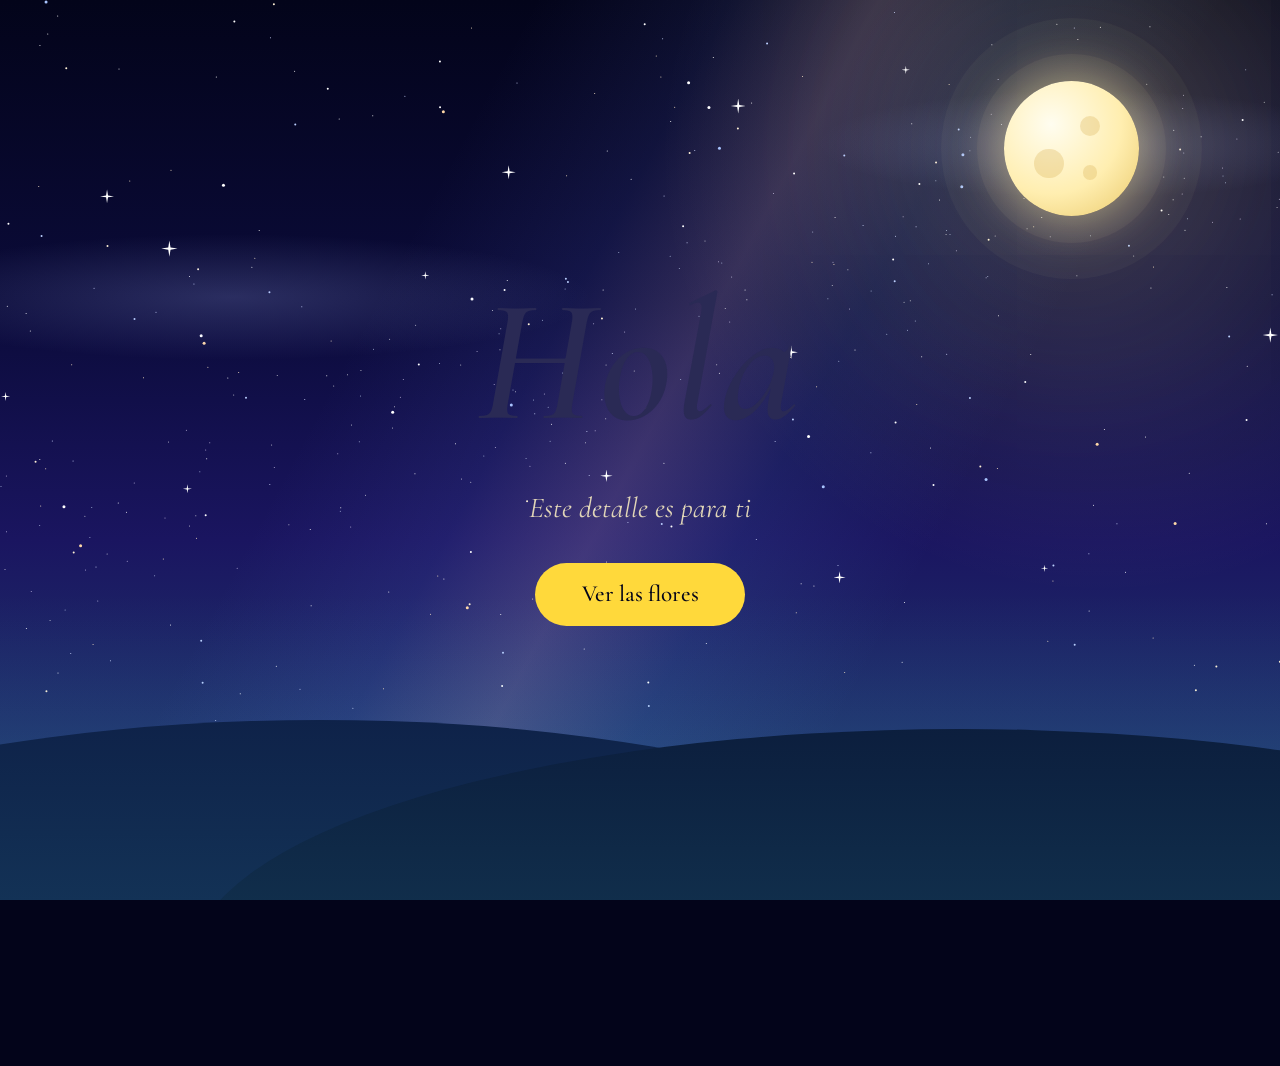
==== index.html @ 62ff346d "Flores para ti: campo de flores de noche con letra sincronizada" ====
<!DOCTYPE html>
<html lang="es">
<head>
<meta charset="UTF-8">
<meta name="viewport" content="width=device-width, initial-scale=1.0">
<title>Flores para ti</title>
<link rel="icon" href="img/flowers.png">
<link rel="stylesheet" href="https://fonts.googleapis.com/css2?family=Cormorant+Garamond:ital,wght@0,500;1,500;1,600&family=Dancing+Script:wght@700&display=swap">
<link rel="stylesheet" href="css/main.css">
<link rel="stylesheet" href="css/noche.css">
</head>
<body>
  <div class="cielo">
    <div class="via"></div>
    <div class="estrellas estrellas--1"></div>
    <div class="estrellas estrellas--2"></div>
    <div class="estrellas estrellas--3"></div>
    <div class="estrellas estrellas--via"></div>
    <div class="nube nube--1"></div>
    <div class="nube nube--2"></div>
    <div class="luna"><i></i><i></i><i></i></div>
    <div class="fugaz fugaz--1"></div>
    <div class="fugaz fugaz--2"></div>
    <div class="fugaz fugaz--3"></div>
    <div class="cerro cerro--1"></div>
    <div class="cerro cerro--2"></div>
    <div class="bruma"></div>
  </div>
  <div id="particulas"></div>

  <main id="jardin" class="quieto">
    <div class="flowers">
      <div class="flower flower--1">
        <div class="flower__leafs flower__leafs--1">
          <div class="flower__leaf flower__leaf--1"></div>
          <div class="flower__leaf flower__leaf--2"></div>
          <div class="flower__leaf flower__leaf--3"></div>
          <div class="flower__leaf flower__leaf--4"></div>
          <div class="flower__white-circle"></div>

          <div class="flower__light flower__light--1"></div>
          <div class="flower__light flower__light--2"></div>
          <div class="flower__light flower__light--3"></div>
          <div class="flower__light flower__light--4"></div>
          <div class="flower__light flower__light--5"></div>
          <div class="flower__light flower__light--6"></div>
          <div class="flower__light flower__light--7"></div>
          <div class="flower__light flower__light--8"></div>
        </div>
        <div class="flower__line">
          <div class="flower__line__leaf flower__line__leaf--1"></div>
          <div class="flower__line__leaf flower__line__leaf--2"></div>
          <div class="flower__line__leaf flower__line__leaf--3"></div>
          <div class="flower__line__leaf flower__line__leaf--4"></div>
          <div class="flower__line__leaf flower__line__leaf--5"></div>
          <div class="flower__line__leaf flower__line__leaf--6"></div>
        </div>
      </div>

      <div class="flower flower--2">
        <div class="flower__leafs flower__leafs--2">
          <div class="flower__leaf flower__leaf--1"></div>
          <div class="flower__leaf flower__leaf--2"></div>
          <div class="flower__leaf flower__leaf--3"></div>
          <div class="flower__leaf flower__leaf--4"></div>
          <div class="flower__white-circle"></div>

          <div class="flower__light flower__light--1"></div>
          <div class="flower__light flower__light--2"></div>
          <div class="flower__light flower__light--3"></div>
          <div class="flower__light flower__light--4"></div>
          <div class="flower__light flower__light--5"></div>
          <div class="flower__light flower__light--6"></div>
          <div class="flower__light flower__light--7"></div>
          <div class="flower__light flower__light--8"></div>
        </div>
        <div class="flower__line">
          <div class="flower__line__leaf flower__line__leaf--1"></div>
          <div class="flower__line__leaf flower__line__leaf--2"></div>
          <div class="flower__line__leaf flower__line__leaf--3"></div>
          <div class="flower__line__leaf flower__line__leaf--4"></div>
        </div>
      </div>

      <div class="flower flower--3">
        <div class="flower__leafs flower__leafs--3">
          <div class="flower__leaf flower__leaf--1"></div>
          <div class="flower__leaf flower__leaf--2"></div>
          <div class="flower__leaf flower__leaf--3"></div>
          <div class="flower__leaf flower__leaf--4"></div>
          <div class="flower__white-circle"></div>

          <div class="flower__light flower__light--1"></div>
          <div class="flower__light flower__light--2"></div>
          <div class="flower__light flower__light--3"></div>
          <div class="flower__light flower__light--4"></div>
          <div class="flower__light flower__light--5"></div>
          <div class="flower__light flower__light--6"></div>
          <div class="flower__light flower__light--7"></div>
          <div class="flower__light flower__light--8"></div>
        </div>
        <div class="flower__line">
          <div class="flower__line__leaf flower__line__leaf--1"></div>
          <div class="flower__line__leaf flower__line__leaf--2"></div>
          <div class="flower__line__leaf flower__line__leaf--3"></div>
          <div class="flower__line__leaf flower__line__leaf--4"></div>
        </div>
      </div>

      <div class="grow-ans" style="--d: 1.2s">
        <div class="flower__g-long">
          <div class="flower__g-long__top"></div>
          <div class="flower__g-long__bottom"></div>
        </div>
      </div>

      <div class="growing-grass">
        <div class="flower__grass flower__grass--1">
          <div class="flower__grass--top"></div>
          <div class="flower__grass--bottom"></div>
          <div class="flower__grass__leaf flower__grass__leaf--1"></div>
          <div class="flower__grass__leaf flower__grass__leaf--2"></div>
          <div class="flower__grass__leaf flower__grass__leaf--3"></div>
          <div class="flower__grass__leaf flower__grass__leaf--4"></div>
          <div class="flower__grass__leaf flower__grass__leaf--5"></div>
          <div class="flower__grass__leaf flower__grass__leaf--6"></div>
          <div class="flower__grass__leaf flower__grass__leaf--7"></div>
          <div class="flower__grass__leaf flower__grass__leaf--8"></div>
          <div class="flower__grass__overlay"></div>
        </div>
      </div>

      <div class="growing-grass">
        <div class="flower__grass flower__grass--2">
          <div class="flower__grass--top"></div>
          <div class="flower__grass--bottom"></div>
          <div class="flower__grass__leaf flower__grass__leaf--1"></div>
          <div class="flower__grass__leaf flower__grass__leaf--2"></div>
          <div class="flower__grass__leaf flower__grass__leaf--3"></div>
          <div class="flower__grass__leaf flower__grass__leaf--4"></div>
          <div class="flower__grass__leaf flower__grass__leaf--5"></div>
          <div class="flower__grass__leaf flower__grass__leaf--6"></div>
          <div class="flower__grass__leaf flower__grass__leaf--7"></div>
          <div class="flower__grass__leaf flower__grass__leaf--8"></div>
          <div class="flower__grass__overlay"></div>
        </div>
      </div>

      <div class="grow-ans" style="--d: 2.4s">
        <div class="flower__g-right flower__g-right--1">
          <div class="leaf"></div>
        </div>
      </div>

      <div class="grow-ans" style="--d: 2.8s">
        <div class="flower__g-right flower__g-right--2">
          <div class="leaf"></div>
        </div>
      </div>

      <div class="grow-ans" style="--d: 2.8s">
        <div class="flower__g-front">
          <div
            class="flower__g-front__leaf-wrapper flower__g-front__leaf-wrapper--1"
          >
            <div class="flower__g-front__leaf"></div>
          </div>
          <div
            class="flower__g-front__leaf-wrapper flower__g-front__leaf-wrapper--2"
          >
            <div class="flower__g-front__leaf"></div>
          </div>
          <div
            class="flower__g-front__leaf-wrapper flower__g-front__leaf-wrapper--3"
          >
            <div class="flower__g-front__leaf"></div>
          </div>
          <div
            class="flower__g-front__leaf-wrapper flower__g-front__leaf-wrapper--4"
          >
            <div class="flower__g-front__leaf"></div>
          </div>
          <div
            class="flower__g-front__leaf-wrapper flower__g-front__leaf-wrapper--5"
          >
            <div class="flower__g-front__leaf"></div>
          </div>
          <div
            class="flower__g-front__leaf-wrapper flower__g-front__leaf-wrapper--6"
          >
            <div class="flower__g-front__leaf"></div>
          </div>
          <div
            class="flower__g-front__leaf-wrapper flower__g-front__leaf-wrapper--7"
          >
            <div class="flower__g-front__leaf"></div>
          </div>
          <div
            class="flower__g-front__leaf-wrapper flower__g-front__leaf-wrapper--8"
          >
            <div class="flower__g-front__leaf"></div>
          </div>
          <div class="flower__g-front__line"></div>
        </div>
      </div>

      <div class="grow-ans" style="--d: 3.2s">
        <div class="flower__g-fr">
          <div class="leaf"></div>
          <div class="flower__g-fr__leaf flower__g-fr__leaf--1"></div>
          <div class="flower__g-fr__leaf flower__g-fr__leaf--2"></div>
          <div class="flower__g-fr__leaf flower__g-fr__leaf--3"></div>
          <div class="flower__g-fr__leaf flower__g-fr__leaf--4"></div>
          <div class="flower__g-fr__leaf flower__g-fr__leaf--5"></div>
          <div class="flower__g-fr__leaf flower__g-fr__leaf--6"></div>
          <div class="flower__g-fr__leaf flower__g-fr__leaf--7"></div>
          <div class="flower__g-fr__leaf flower__g-fr__leaf--8"></div>
        </div>
      </div>

      <div class="long-g long-g--0">
        <div class="grow-ans" style="--d: 3s">
          <div class="leaf leaf--0"></div>
        </div>
        <div class="grow-ans" style="--d: 2.2s">
          <div class="leaf leaf--1"></div>
        </div>
        <div class="grow-ans" style="--d: 3.4s">
          <div class="leaf leaf--2"></div>
        </div>
        <div class="grow-ans" style="--d: 3.6s">
          <div class="leaf leaf--3"></div>
        </div>
      </div>

      <div class="long-g long-g--1">
        <div class="grow-ans" style="--d: 3.6s">
          <div class="leaf leaf--0"></div>
        </div>
        <div class="grow-ans" style="--d: 3.8s">
          <div class="leaf leaf--1"></div>
        </div>
        <div class="grow-ans" style="--d: 4s">
          <div class="leaf leaf--2"></div>
        </div>
        <div class="grow-ans" style="--d: 4.2s">
          <div class="leaf leaf--3"></div>
        </div>
      </div>

      <div class="long-g long-g--2">
        <div class="grow-ans" style="--d: 4s">
          <div class="leaf leaf--0"></div>
        </div>
        <div class="grow-ans" style="--d: 4.2s">
          <div class="leaf leaf--1"></div>
        </div>
        <div class="grow-ans" style="--d: 4.4s">
          <div class="leaf leaf--2"></div>
        </div>
        <div class="grow-ans" style="--d: 4.6s">
          <div class="leaf leaf--3"></div>
        </div>
      </div>

      <div class="long-g long-g--3">
        <div class="grow-ans" style="--d: 4s">
          <div class="leaf leaf--0"></div>
        </div>
        <div class="grow-ans" style="--d: 4.2s">
          <div class="leaf leaf--1"></div>
        </div>
        <div class="grow-ans" style="--d: 3s">
          <div class="leaf leaf--2"></div>
        </div>
        <div class="grow-ans" style="--d: 3.6s">
          <div class="leaf leaf--3"></div>
        </div>
      </div>

      <div class="long-g long-g--4">
        <div class="grow-ans" style="--d: 4s">
          <div class="leaf leaf--0"></div>
        </div>
        <div class="grow-ans" style="--d: 4.2s">
          <div class="leaf leaf--1"></div>
        </div>
        <div class="grow-ans" style="--d: 3s">
          <div class="leaf leaf--2"></div>
        </div>
        <div class="grow-ans" style="--d: 3.6s">
          <div class="leaf leaf--3"></div>
        </div>
      </div>

      <div class="long-g long-g--5">
        <div class="grow-ans" style="--d: 4s">
          <div class="leaf leaf--0"></div>
        </div>
        <div class="grow-ans" style="--d: 4.2s">
          <div class="leaf leaf--1"></div>
        </div>
        <div class="grow-ans" style="--d: 3s">
          <div class="leaf leaf--2"></div>
        </div>
        <div class="grow-ans" style="--d: 3.6s">
          <div class="leaf leaf--3"></div>
        </div>
      </div>

      <div class="long-g long-g--6">
        <div class="grow-ans" style="--d: 4.2s">
          <div class="leaf leaf--0"></div>
        </div>
        <div class="grow-ans" style="--d: 4.4s">
          <div class="leaf leaf--1"></div>
        </div>
        <div class="grow-ans" style="--d: 4.6s">
          <div class="leaf leaf--2"></div>
        </div>
        <div class="grow-ans" style="--d: 4.8s">
          <div class="leaf leaf--3"></div>
        </div>
      </div>

      <div class="long-g long-g--7">
        <div class="grow-ans" style="--d: 3s">
          <div class="leaf leaf--0"></div>
        </div>
        <div class="grow-ans" style="--d: 3.2s">
          <div class="leaf leaf--1"></div>
        </div>
        <div class="grow-ans" style="--d: 3.5s">
          <div class="leaf leaf--2"></div>
        </div>
        <div class="grow-ans" style="--d: 3.6s">
          <div class="leaf leaf--3"></div>
        </div>
      </div>
    </div>
  </main>

  <p id="dedicatoria">Estas flores amarillas son un reflejo de la alegría que traes a mi vida. Gracias por iluminar mis días con tu presencia.</p>
  <p id="letra" aria-live="polite"></p>

  <section id="portada">
    <h1><span style="--i:0">H</span><span style="--i:1">o</span><span style="--i:2">l</span><span style="--i:3">a</span></h1>
    <p>Este detalle es para ti</p>
    <button id="abrir">Ver las flores</button>
  </section>

  <div id="controles">
    <button id="pantalla" hidden>Pantalla completa</button>
    <button id="sonido" hidden>Silenciar</button>
  </div>
  <audio id="cancion" src="sound/timo-quiero-saber.mp3" preload="auto"></audio>

  <script src="flores.js"></script>
  <script src="anim.js"></script>
  <script src="main.js"></script>
</body>
</html>
---- css/main.css ----
*,
*::after,
*::before {
  padding: 0;
  margin: 0;
  box-sizing: border-box;
}

:root {
  --dark-color: #000;
}

body {
  display: flex;
  align-items: flex-end;
  justify-content: center;
  min-height: 100vh;
  background-color: var(--dark-color);
  overflow: hidden;
  perspective: 1000px;
}

#lyrics {
  font-size: 28px;
  font-family: "Franklin Gothic Medium", "Arial Narrow", Arial, sans-serif;
  color: white;
  position: absolute;
  margin-bottom: 20%;
  z-index: 1;
  font-weight: bold;
  letter-spacing: 4px;
}
@media only screen and (max-width: 600px) {
  /* Estilos específicos para dispositivos con un ancho máximo de 600px */
  #lyrics {
      font-size: 14px; /* Reduce el tamaño del texto para dispositivos más pequeños */
      margin-bottom: 530px;
      letter-spacing: 3px;
  }

}
.titulo {
  margin-bottom: 180px;
  font-family: "Arial Narrow", Arial, sans-serif;
  color: yellow;
  position: absolute;
  font-weight: bold;
  letter-spacing: 10px;
  opacity: 0;
  animation: fadeIn 3s ease-in-out forwards;
  text-align: center;
}
@keyframes fadeIn {
  from {
    opacity: 0;
  }
  to {
    opacity: 1;
  }
}

.night {
  z-index: -1;
  position: absolute;
  left: 50%;
  top: 0;
  transform: translateX(-50%);
  width: 100%;
  height: 100%;
  filter: blur(0.1vmin);
  background-image: radial-gradient(
      ellipse at top,
      transparent 0%,
      var(--dark-color)
    ),
    radial-gradient(
      ellipse at bottom,
      var(--dark-color),
      rgba(145, 233, 255, 0.2)
    ),
    repeating-linear-gradient(
      220deg,
      rgb(0, 0, 0) 0px,
      rgb(0, 0, 0) 19px,
      transparent 19px,
      transparent 22px
    ),
    repeating-linear-gradient(
      189deg,
      rgb(0, 0, 0) 0px,
      rgb(0, 0, 0) 19px,
      transparent 19px,
      transparent 22px
    ),
    repeating-linear-gradient(
      148deg,
      rgb(0, 0, 0) 0px,
      rgb(0, 0, 0) 19px,
      transparent 19px,
      transparent 22px
    ),
    linear-gradient(90deg, rgb(0, 255, 250), rgb(240, 240, 240));
}

.flowers {
  position: relative;
  transform: scale(0.9);
  /*margin-bottom: 100px;
  */
}

@media only screen and (max-width: 600px) {
  /* Estilos específicos para dispositivos con un ancho máximo de 600px */
.flowers {
      font-size: 14px;
      margin-bottom: 35%;
      letter-spacing: 3px;
      transform: scale(1.0);
}

}

.flower {
  position: absolute;
  bottom: 10vmin;
  transform-origin: bottom center;
  z-index: 10;
  --fl-speed: 0.8s;
}
.flower--1 {
  -webkit-animation: moving-flower-1 4s linear infinite;
  animation: moving-flower-1 4s linear infinite;
}
.flower--1 .flower__line {
  height: 70vmin;
  -webkit-animation-delay: 0.3s;
  animation-delay: 0.3s;
}
.flower--1 .flower__line__leaf--1 {
  -webkit-animation: blooming-leaf-right var(--fl-speed) 1.6s backwards;
  animation: blooming-leaf-right var(--fl-speed) 1.6s backwards;
}
.flower--1 .flower__line__leaf--2 {
  -webkit-animation: blooming-leaf-right var(--fl-speed) 1.4s backwards;
  animation: blooming-leaf-right var(--fl-speed) 1.4s backwards;
}
.flower--1 .flower__line__leaf--3 {
  -webkit-animation: blooming-leaf-left var(--fl-speed) 1.2s backwards;
  animation: blooming-leaf-left var(--fl-speed) 1.2s backwards;
}
.flower--1 .flower__line__leaf--4 {
  -webkit-animation: blooming-leaf-left var(--fl-speed) 1s backwards;
  animation: blooming-leaf-left var(--fl-speed) 1s backwards;
}
.flower--1 .flower__line__leaf--5 {
  -webkit-animation: blooming-leaf-right var(--fl-speed) 1.8s backwards;
  animation: blooming-leaf-right var(--fl-speed) 1.8s backwards;
}
.flower--1 .flower__line__leaf--6 {
  -webkit-animation: blooming-leaf-left var(--fl-speed) 2s backwards;
  animation: blooming-leaf-left var(--fl-speed) 2s backwards;
}
.flower--2 {
  left: 50%;
  transform: rotate(20deg);
  -webkit-animation: moving-flower-2 4s linear infinite;
  animation: moving-flower-2 4s linear infinite;
}
.flower--2 .flower__line {
  height: 60vmin;
  -webkit-animation-delay: 0.6s;
  animation-delay: 0.6s;
}
.flower--2 .flower__line__leaf--1 {
  -webkit-animation: blooming-leaf-right var(--fl-speed) 1.9s backwards;
  animation: blooming-leaf-right var(--fl-speed) 1.9s backwards;
}
.flower--2 .flower__line__leaf--2 {
  -webkit-animation: blooming-leaf-right var(--fl-speed) 1.7s backwards;
  animation: blooming-leaf-right var(--fl-speed) 1.7s backwards;
}
.flower--2 .flower__line__leaf--3 {
  -webkit-animation: blooming-leaf-left var(--fl-speed) 1.5s backwards;
  animation: blooming-leaf-left var(--fl-speed) 1.5s backwards;
}
.flower--2 .flower__line__leaf--4 {
  -webkit-animation: blooming-leaf-left var(--fl-speed) 1.3s backwards;
  animation: blooming-leaf-left var(--fl-speed) 1.3s backwards;
}
.flower--3 {
  left: 50%;
  transform: rotate(-15deg);
  -webkit-animation: moving-flower-3 4s linear infinite;
  animation: moving-flower-3 4s linear infinite;
}
.flower--3 .flower__line {
  -webkit-animation-delay: 0.9s;
  animation-delay: 0.9s;
}
.flower--3 .flower__line__leaf--1 {
  -webkit-animation: blooming-leaf-right var(--fl-speed) 2.5s backwards;
  animation: blooming-leaf-right var(--fl-speed) 2.5s backwards;
}
.flower--3 .flower__line__leaf--2 {
  -webkit-animation: blooming-leaf-right var(--fl-speed) 2.3s backwards;
  animation: blooming-leaf-right var(--fl-speed) 2.3s backwards;
}
.flower--3 .flower__line__leaf--3 {
  -webkit-animation: blooming-leaf-left var(--fl-speed) 2.1s backwards;
  animation: blooming-leaf-left var(--fl-speed) 2.1s backwards;
}
.flower--3 .flower__line__leaf--4 {
  -webkit-animation: blooming-leaf-left var(--fl-speed) 1.9s backwards;
  animation: blooming-leaf-left var(--fl-speed) 1.9s backwards;
}
.flower__leafs {
  position: relative;
  -webkit-animation: blooming-flower 2s backwards;
  animation: blooming-flower 2s backwards;
}
.flower__leafs--1 {
  -webkit-animation-delay: 1.1s;
  animation-delay: 1.1s;
}
.flower__leafs--2 {
  -webkit-animation-delay: 1.4s;
  animation-delay: 1.4s;
}
.flower__leafs--3 {
  -webkit-animation-delay: 1.7s;
  animation-delay: 1.7s;
}
.flower__leafs::after {
  content: "";
  position: absolute;
  left: 0;
  top: 0;
  transform: translate(-50%, -100%);
  width: 8vmin;
  height: 8vmin;
  background-color: #f9fd25;
  /* background-color: #fd2525; */
  filter: blur(10vmin);
}
.flower__leaf {
  position: absolute;
  bottom: 0;
  left: 50%;
  width: 8vmin;
  height: 11vmin;
  border-radius: 51% 49% 47% 53%/44% 45% 55% 69%;
  background-color: #253bfd;
  background-color: #fddd25;
  transform-origin: bottom center;
  opacity: 0.9;
  box-shadow: inset 0 0 2vmin rgba(255, 255, 255, 0.5);
}
.flower__leaf--1 {
  transform: translate(-10%, 1%) rotateY(40deg) rotateX(-50deg);
}
.flower__leaf--2 {
  transform: translate(-50%, -4%) rotateX(40deg);
}
.flower__leaf--3 {
  transform: translate(-90%, 0%) rotateY(45deg) rotateX(50deg);
}
.flower__leaf--4 {
  width: 8vmin;
  height: 8vmin;
  transform-origin: bottom left;
  border-radius: 4vmin 10vmin 4vmin 4vmin;
  transform: translate(0%, 18%) rotateX(70deg) rotate(-43deg);
  background-color: #7c6901;
  z-index: 1;
  opacity: 0.8;
}
.flower__white-circle {
  position: absolute;
  left: -3.5vmin;
  top: -3vmin;
  width: 9vmin;
  height: 4vmin;
  border-radius: 50%;
  background-color: #fff;
}
.flower__white-circle::after {
  content: "";
  position: absolute;
  left: 50%;
  top: 45%;
  transform: translate(-50%, -50%);
  width: 60%;
  height: 60%;
  border-radius: inherit;
  background-image: repeating-linear-gradient(
      135deg,
      rgba(0, 0, 0, 0.03) 0px,
      rgba(0, 0, 0, 0.03) 1px,
      transparent 1px,
      transparent 12px
    ),
    repeating-linear-gradient(
      45deg,
      rgba(0, 0, 0, 0.03) 0px,
      rgba(0, 0, 0, 0.03) 1px,
      transparent 1px,
      transparent 12px
    ),
    repeating-linear-gradient(
      67.5deg,
      rgba(0, 0, 0, 0.03) 0px,
      rgba(0, 0, 0, 0.03) 1px,
      transparent 1px,
      transparent 12px
    ),
    repeating-linear-gradient(
      135deg,
      rgba(0, 0, 0, 0.03) 0px,
      rgba(0, 0, 0, 0.03) 1px,
      transparent 1px,
      transparent 12px
    ),
    repeating-linear-gradient(
      45deg,
      rgba(0, 0, 0, 0.03) 0px,
      rgba(0, 0, 0, 0.03) 1px,
      transparent 1px,
      transparent 12px
    ),
    repeating-linear-gradient(
      112.5deg,
      rgba(0, 0, 0, 0.03) 0px,
      rgba(0, 0, 0, 0.03) 1px,
      transparent 1px,
      transparent 12px
    ),
    repeating-linear-gradient(
      112.5deg,
      rgba(0, 0, 0, 0.03) 0px,
      rgba(0, 0, 0, 0.03) 1px,
      transparent 1px,
      transparent 12px
    ),
    repeating-linear-gradient(
      45deg,
      rgba(0, 0, 0, 0.03) 0px,
      rgba(0, 0, 0, 0.03) 1px,
      transparent 1px,
      transparent 12px
    ),
    repeating-linear-gradient(
      22.5deg,
      rgba(0, 0, 0, 0.03) 0px,
      rgba(0, 0, 0, 0.03) 1px,
      transparent 1px,
      transparent 12px
    ),
    repeating-linear-gradient(
      45deg,
      rgba(0, 0, 0, 0.03) 0px,
      rgba(0, 0, 0, 0.03) 1px,
      transparent 1px,
      transparent 12px
    ),
    repeating-linear-gradient(
      22.5deg,
      rgba(0, 0, 0, 0.03) 0px,
      rgba(0, 0, 0, 0.03) 1px,
      transparent 1px,
      transparent 12px
    ),
    repeating-linear-gradient(
      135deg,
      rgba(0, 0, 0, 0.03) 0px,
      rgba(0, 0, 0, 0.03) 1px,
      transparent 1px,
      transparent 12px
    ),
    repeating-linear-gradient(
      157.5deg,
      rgba(0, 0, 0, 0.03) 0px,
      rgba(0, 0, 0, 0.03) 1px,
      transparent 1px,
      transparent 12px
    ),
    repeating-linear-gradient(
      67.5deg,
      rgba(0, 0, 0, 0.03) 0px,
      rgba(0, 0, 0, 0.03) 1px,
      transparent 1px,
      transparent 12px
    ),
    repeating-linear-gradient(
      67.5deg,
      rgba(0, 0, 0, 0.03) 0px,
      rgba(0, 0, 0, 0.03) 1px,
      transparent 1px,
      transparent 12px
    ),
    linear-gradient(90deg, rgb(255, 235, 18), rgb(255, 206, 0));
}
.flower__line {
  height: 55vmin;
  width: 1.5vmin;
  background-image: linear-gradient(
      to left,
      rgba(0, 0, 0, 0.2),
      transparent,
      rgba(255, 255, 255, 0.2)
    ),
    linear-gradient(to top, transparent 10%, #14757a, #39c6d6);
  box-shadow: inset 0 0 2px rgba(0, 0, 0, 0.5);
  -webkit-animation: grow-flower-tree 4s backwards;
  animation: grow-flower-tree 4s backwards;
}
.flower__line__leaf {
  --w: 7vmin;
  --h: calc(var(--w) + 2vmin);
  position: absolute;
  top: 20%;
  left: 90%;
  width: var(--w);
  height: var(--h);
  border-top-right-radius: var(--h);
  border-bottom-left-radius: var(--h);
  background-image: linear-gradient(to top, rgba(20, 117, 122, 0.4), #5ed639);
}
.flower__line__leaf--1 {
  transform: rotate(70deg) rotateY(30deg);
}
.flower__line__leaf--2 {
  top: 45%;
  transform: rotate(70deg) rotateY(30deg);
}
.flower__line__leaf--3,
.flower__line__leaf--4,
.flower__line__leaf--6 {
  border-top-right-radius: 0;
  border-bottom-left-radius: 0;
  border-top-left-radius: var(--h);
  border-bottom-right-radius: var(--h);
  left: -460%;
  top: 12%;
  transform: rotate(-70deg) rotateY(30deg);
}
.flower__line__leaf--4 {
  top: 40%;
}
.flower__line__leaf--5 {
  top: 0;
  transform-origin: left;
  transform: rotate(70deg) rotateY(30deg) scale(0.6);
}
.flower__line__leaf--6 {
  top: -2%;
  left: -450%;
  transform-origin: right;
  transform: rotate(-70deg) rotateY(30deg) scale(0.6);
}
.flower__light {
  position: absolute;
  bottom: 0vmin;
  width: 1vmin;
  height: 1vmin;
  background-color: rgb(255, 251, 0);
  border-radius: 50%;
  filter: blur(0.2vmin);
  -webkit-animation: light-ans 4s linear infinite backwards;
  animation: light-ans 4s linear infinite backwards;
}
.flower__light:nth-child(odd) {
  background-color: #23f0ff;
}
.flower__light--1 {
  left: -2vmin;
  -webkit-animation-delay: 1s;
  animation-delay: 1s;
}
.flower__light--2 {
  left: 3vmin;
  -webkit-animation-delay: 0.5s;
  animation-delay: 0.5s;
}
.flower__light--3 {
  left: -6vmin;
  -webkit-animation-delay: 0.3s;
  animation-delay: 0.3s;
}
.flower__light--4 {
  left: 6vmin;
  -webkit-animation-delay: 0.9s;
  animation-delay: 0.9s;
}
.flower__light--5 {
  left: -1vmin;
  -webkit-animation-delay: 1.5s;
  animation-delay: 1.5s;
}
.flower__light--6 {
  left: -4vmin;
  -webkit-animation-delay: 3s;
  animation-delay: 3s;
}
.flower__light--7 {
  left: 3vmin;
  -webkit-animation-delay: 2s;
  animation-delay: 2s;
}
.flower__light--8 {
  left: -6vmin;
  -webkit-animation-delay: 3.5s;
  animation-delay: 3.5s;
}
.flower__grass {
  --c: #159faa;
  --line-w: 1.5vmin;
  position: absolute;
  bottom: 12vmin;
  left: -7vmin;
  display: flex;
  flex-direction: column;
  align-items: flex-end;
  z-index: 20;
  transform-origin: bottom center;
  transform: rotate(-48deg) rotateY(40deg);
}
.flower__grass--1 {
  -webkit-animation: moving-grass 2s linear infinite;
  animation: moving-grass 2s linear infinite;
}
.flower__grass--2 {
  left: 2vmin;
  bottom: 10vmin;
  transform: scale(0.5) rotate(75deg) rotateX(10deg) rotateY(-200deg);
  opacity: 0.8;
  z-index: 0;
  -webkit-animation: moving-grass--2 1.5s linear infinite;
  animation: moving-grass--2 1.5s linear infinite;
}
.flower__grass--top {
  width: 7vmin;
  height: 10vmin;
  border-top-right-radius: 100%;
  border-right: var(--line-w) solid var(--c);
  transform-origin: bottom center;
  transform: rotate(-2deg);
}
.flower__grass--bottom {
  margin-top: -2px;
  width: var(--line-w);
  height: 25vmin;
  background-image: linear-gradient(to top, transparent, var(--c));
}
.flower__grass__leaf {
  --size: 10vmin;
  position: absolute;
  width: calc(var(--size) * 2.1);
  height: var(--size);
  border-top-left-radius: var(--size);
  border-top-right-radius: var(--size);
  background-image: linear-gradient(
    to top,
    transparent,
    transparent 30%,
    var(--c)
  );
  z-index: 100;
}
.flower__grass__leaf--1 {
  top: -6%;
  left: 30%;
  --size: 6vmin;
  transform: rotate(-20deg);
  -webkit-animation: growing-grass-ans--1 2s 2.6s backwards;
  animation: growing-grass-ans--1 2s 2.6s backwards;
}
@-webkit-keyframes growing-grass-ans--1 {
  0% {
    transform-origin: bottom left;
    transform: rotate(-20deg) scale(0);
  }
}
@keyframes growing-grass-ans--1 {
  0% {
    transform-origin: bottom left;
    transform: rotate(-20deg) scale(0);
  }
}
.flower__grass__leaf--2 {
  top: -5%;
  left: -110%;
  --size: 6vmin;
  transform: rotate(10deg);
  -webkit-animation: growing-grass-ans--2 2s 2.4s linear backwards;
  animation: growing-grass-ans--2 2s 2.4s linear backwards;
}
@-webkit-keyframes growing-grass-ans--2 {
  0% {
    transform-origin: bottom right;
    transform: rotate(10deg) scale(0);
  }
}
@keyframes growing-grass-ans--2 {
  0% {
    transform-origin: bottom right;
    transform: rotate(10deg) scale(0);
  }
}
.flower__grass__leaf--3 {
  top: 5%;
  left: 60%;
  --size: 8vmin;
  transform: rotate(-18deg) rotateX(-20deg);
  -webkit-animation: growing-grass-ans--3 2s 2.2s linear backwards;
  animation: growing-grass-ans--3 2s 2.2s linear backwards;
}
@-webkit-keyframes growing-grass-ans--3 {
  0% {
    transform-origin: bottom left;
    transform: rotate(-18deg) rotateX(-20deg) scale(0);
  }
}
@keyframes growing-grass-ans--3 {
  0% {
    transform-origin: bottom left;
    transform: rotate(-18deg) rotateX(-20deg) scale(0);
  }
}
.flower__grass__leaf--4 {
  top: 6%;
  left: -135%;
  --size: 8vmin;
  transform: rotate(2deg);
  -webkit-animation: growing-grass-ans--4 2s 2s linear backwards;
  animation: growing-grass-ans--4 2s 2s linear backwards;
}
@-webkit-keyframes growing-grass-ans--4 {
  0% {
    transform-origin: bottom right;
    transform: rotate(2deg) scale(0);
  }
}
@keyframes growing-grass-ans--4 {
  0% {
    transform-origin: bottom right;
    transform: rotate(2deg) scale(0);
  }
}
.flower__grass__leaf--5 {
  top: 20%;
  left: 60%;
  --size: 10vmin;
  transform: rotate(-24deg) rotateX(-20deg);
  -webkit-animation: growing-grass-ans--5 2s 1.8s linear backwards;
  animation: growing-grass-ans--5 2s 1.8s linear backwards;
}
@-webkit-keyframes growing-grass-ans--5 {
  0% {
    transform-origin: bottom left;
    transform: rotate(-24deg) rotateX(-20deg) scale(0);
  }
}
@keyframes growing-grass-ans--5 {
  0% {
    transform-origin: bottom left;
    transform: rotate(-24deg) rotateX(-20deg) scale(0);
  }
}
.flower__grass__leaf--6 {
  top: 22%;
  left: -180%;
  --size: 10vmin;
  transform: rotate(10deg);
  -webkit-animation: growing-grass-ans--6 2s 1.6s linear backwards;
  animation: growing-grass-ans--6 2s 1.6s linear backwards;
}
@-webkit-keyframes growing-grass-ans--6 {
  0% {
    transform-origin: bottom right;
    transform: rotate(10deg) scale(0);
  }
}
@keyframes growing-grass-ans--6 {
  0% {
    transform-origin: bottom right;
    transform: rotate(10deg) scale(0);
  }
}
.flower__grass__leaf--7 {
  top: 39%;
  left: 70%;
  --size: 10vmin;
  transform: rotate(-10deg);
  -webkit-animation: growing-grass-ans--7 2s 1.4s linear backwards;
  animation: growing-grass-ans--7 2s 1.4s linear backwards;
}
@-webkit-keyframes growing-grass-ans--7 {
  0% {
    transform-origin: bottom left;
    transform: rotate(-10deg) scale(0);
  }
}
@keyframes growing-grass-ans--7 {
  0% {
    transform-origin: bottom left;
    transform: rotate(-10deg) scale(0);
  }
}
.flower__grass__leaf--8 {
  top: 40%;
  left: -215%;
  --size: 11vmin;
  transform: rotate(10deg);
  -webkit-animation: growing-grass-ans--8 2s 1.2s linear backwards;
  animation: growing-grass-ans--8 2s 1.2s linear backwards;
}
@-webkit-keyframes growing-grass-ans--8 {
  0% {
    transform-origin: bottom right;
    transform: rotate(10deg) scale(0);
  }
}
@keyframes growing-grass-ans--8 {
  0% {
    transform-origin: bottom right;
    transform: rotate(10deg) scale(0);
  }
}
.flower__grass__overlay {
  position: absolute;
  top: -10%;
  right: 0%;
  width: 100%;
  height: 100%;
  background-color: rgba(0, 0, 0, 0.6);
  filter: blur(1.5vmin);
  z-index: 100;
}
.flower__g-long {
  --w: 2vmin;
  --h: 6vmin;
  --c: #159faa;
  position: absolute;
  bottom: 10vmin;
  left: -3vmin;
  transform-origin: bottom center;
  transform: rotate(-30deg) rotateY(-20deg);
  display: flex;
  flex-direction: column;
  align-items: flex-end;
  -webkit-animation: flower-g-long-ans 3s linear infinite;
  animation: flower-g-long-ans 3s linear infinite;
}
@-webkit-keyframes flower-g-long-ans {
  0%,
  100% {
    transform: rotate(-30deg) rotateY(-20deg);
  }
  50% {
    transform: rotate(-32deg) rotateY(-20deg);
  }
}
@keyframes flower-g-long-ans {
  0%,
  100% {
    transform: rotate(-30deg) rotateY(-20deg);
  }
  50% {
    transform: rotate(-32deg) rotateY(-20deg);
  }
}
.flower__g-long__top {
  top: calc(var(--h) * -1);
  width: calc(var(--w) + 1vmin);
  height: var(--h);
  border-top-right-radius: 100%;
  border-right: 0.7vmin solid var(--c);
  transform: translate(-0.7vmin, 1vmin);
}
.flower__g-long__bottom {
  width: var(--w);
  height: 50vmin;
  transform-origin: bottom center;
  background-image: linear-gradient(to top, transparent 30%, var(--c));
  box-shadow: inset 0 0 2px rgba(0, 0, 0, 0.5);
  -webkit-clip-path: polygon(35% 0, 65% 1%, 100% 100%, 0% 100%);
  clip-path: polygon(35% 0, 65% 1%, 100% 100%, 0% 100%);
}
.flower__g-right {
  position: absolute;
  bottom: 6vmin;
  left: -2vmin;
  transform-origin: bottom left;
  transform: rotate(20deg);
}
.flower__g-right .leaf {
  width: 30vmin;
  height: 50vmin;
  border-top-left-radius: 100%;
  border-left: 2vmin solid #079097;
  background-image: linear-gradient(
    to bottom,
    transparent,
    var(--dark-color) 60%
  );
  -webkit-mask-image: linear-gradient(to top, transparent 30%, #079097 60%);
}
.flower__g-right--1 {
  -webkit-animation: flower-g-right-ans 2.5s linear infinite;
  animation: flower-g-right-ans 2.5s linear infinite;
}
.flower__g-right--2 {
  left: 5vmin;
  transform: rotateY(-180deg);
  -webkit-animation: flower-g-right-ans--2 3s linear infinite;
  animation: flower-g-right-ans--2 3s linear infinite;
}
.flower__g-right--2 .leaf {
  height: 75vmin;
  filter: blur(0.3vmin);
  opacity: 0.8;
}
@-webkit-keyframes flower-g-right-ans {
  0%,
  100% {
    transform: rotate(20deg);
  }
  50% {
    transform: rotate(24deg) rotateX(-20deg);
  }
}
@keyframes flower-g-right-ans {
  0%,
  100% {
    transform: rotate(20deg);
  }
  50% {
    transform: rotate(24deg) rotateX(-20deg);
  }
}
@-webkit-keyframes flower-g-right-ans--2 {
  0%,
  100% {
    transform: rotateY(-180deg) rotate(0deg) rotateX(-20deg);
  }
  50% {
    transform: rotateY(-180deg) rotate(6deg) rotateX(-20deg);
  }
}
@keyframes flower-g-right-ans--2 {
  0%,
  100% {
    transform: rotateY(-180deg) rotate(0deg) rotateX(-20deg);
  }
  50% {
    transform: rotateY(-180deg) rotate(6deg) rotateX(-20deg);
  }
}
.flower__g-front {
  position: absolute;
  bottom: 6vmin;
  left: 2.5vmin;
  z-index: 100;
  transform-origin: bottom center;
  transform: rotate(-28deg) rotateY(30deg) scale(1.04);
  -webkit-animation: flower__g-front-ans 2s linear infinite;
  animation: flower__g-front-ans 2s linear infinite;
}
@-webkit-keyframes flower__g-front-ans {
  0%,
  100% {
    transform: rotate(-28deg) rotateY(30deg) scale(1.04);
  }
  50% {
    transform: rotate(-35deg) rotateY(40deg) scale(1.04);
  }
}
@keyframes flower__g-front-ans {
  0%,
  100% {
    transform: rotate(-28deg) rotateY(30deg) scale(1.04);
  }
  50% {
    transform: rotate(-35deg) rotateY(40deg) scale(1.04);
  }
}
.flower__g-front__line {
  width: 0.3vmin;
  height: 20vmin;
  background-image: linear-gradient(
    to top,
    transparent,
    #079097,
    transparent 100%
  );
  position: relative;
}
.flower__g-front__leaf-wrapper {
  position: absolute;
  top: 0;
  left: 0;
  transform-origin: bottom left;
  transform: rotate(10deg);
}
.flower__g-front__leaf-wrapper:nth-child(even) {
  left: 0vmin;
  transform: rotateY(-180deg) rotate(5deg);
  -webkit-animation: flower__g-front__leaf-left-ans 1s ease-in backwards;
  animation: flower__g-front__leaf-left-ans 1s ease-in backwards;
}
.flower__g-front__leaf-wrapper:nth-child(odd) {
  -webkit-animation: flower__g-front__leaf-ans 1s ease-in backwards;
  animation: flower__g-front__leaf-ans 1s ease-in backwards;
}
.flower__g-front__leaf-wrapper--1 {
  top: -8vmin;
  transform: scale(0.7);
  -webkit-animation: flower__g-front__leaf-ans 1s 5.5s ease-in backwards !important;
  animation: flower__g-front__leaf-ans 1s 5.5s ease-in backwards !important;
}
.flower__g-front__leaf-wrapper--2 {
  top: -8vmin;
  transform: rotateY(-180deg) scale(0.7) !important;
  -webkit-animation: flower__g-front__leaf-left-ans-2 1s 4.6s ease-in backwards !important;
  animation: flower__g-front__leaf-left-ans-2 1s 4.6s ease-in backwards !important;
}
.flower__g-front__leaf-wrapper--3 {
  top: -3vmin;
  -webkit-animation: flower__g-front__leaf-ans 1s 4.6s ease-in backwards;
  animation: flower__g-front__leaf-ans 1s 4.6s ease-in backwards;
}
.flower__g-front__leaf-wrapper--4 {
  top: -3vmin;
  transform: rotateY(-180deg) scale(0.9) !important;
  -webkit-animation: flower__g-front__leaf-left-ans-2 1s 4.6s ease-in backwards !important;
  animation: flower__g-front__leaf-left-ans-2 1s 4.6s ease-in backwards !important;
}
@-webkit-keyframes flower__g-front__leaf-left-ans-2 {
  0% {
    transform: rotateY(-180deg) scale(0);
  }
}
@keyframes flower__g-front__leaf-left-ans-2 {
  0% {
    transform: rotateY(-180deg) scale(0);
  }
}
.flower__g-front__leaf-wrapper--5,
.flower__g-front__leaf-wrapper--6 {
  top: 2vmin;
}
.flower__g-front__leaf-wrapper--7,
.flower__g-front__leaf-wrapper--8 {
  top: 6.5vmin;
}
.flower__g-front__leaf-wrapper--2 {
  -webkit-animation-delay: 5.2s !important;
  animation-delay: 5.2s !important;
}
.flower__g-front__leaf-wrapper--3 {
  -webkit-animation-delay: 4.9s !important;
  animation-delay: 4.9s !important;
}
.flower__g-front__leaf-wrapper--5 {
  -webkit-animation-delay: 4.3s !important;
  animation-delay: 4.3s !important;
}
.flower__g-front__leaf-wrapper--6 {
  -webkit-animation-delay: 4.1s !important;
  animation-delay: 4.1s !important;
}
.flower__g-front__leaf-wrapper--7 {
  -webkit-animation-delay: 3.8s !important;
  animation-delay: 3.8s !important;
}
.flower__g-front__leaf-wrapper--8 {
  -webkit-animation-delay: 3.5s !important;
  animation-delay: 3.5s !important;
}
@-webkit-keyframes flower__g-front__leaf-ans {
  0% {
    transform: rotate(10deg) scale(0);
  }
}
@keyframes flower__g-front__leaf-ans {
  0% {
    transform: rotate(10deg) scale(0);
  }
}
@-webkit-keyframes flower__g-front__leaf-left-ans {
  0% {
    transform: rotateY(-180deg) rotate(5deg) scale(0);
  }
}
@keyframes flower__g-front__leaf-left-ans {
  0% {
    transform: rotateY(-180deg) rotate(5deg) scale(0);
  }
}
.flower__g-front__leaf {
  width: 10vmin;
  height: 10vmin;
  border-radius: 100% 0% 0% 100%/100% 100% 0% 0%;
  box-shadow: inset 0 2px 1vmin hsla(184deg, 97%, 58%, 0.2);
  background-image: linear-gradient(
      to bottom left,
      transparent,
      var(--dark-color)
    ),
    linear-gradient(to bottom right, #159faa 50%, transparent 50%, transparent);
  -webkit-mask-image: linear-gradient(
    to bottom right,
    #159faa 50%,
    transparent 50%,
    transparent
  );
  mask-image: linear-gradient(
    to bottom right,
    #159faa 50%,
    transparent 50%,
    transparent
  );
}
.flower__g-fr {
  position: absolute;
  bottom: -4vmin;
  left: vmin;
  transform-origin: bottom left;
  z-index: 10;
  -webkit-animation: flower__g-fr-ans 2s linear infinite;
  animation: flower__g-fr-ans 2s linear infinite;
}
@-webkit-keyframes flower__g-fr-ans {
  0%,
  100% {
    transform: rotate(2deg);
  }
  50% {
    transform: rotate(4deg);
  }
}
@keyframes flower__g-fr-ans {
  0%,
  100% {
    transform: rotate(2deg);
  }
  50% {
    transform: rotate(4deg);
  }
}
.flower__g-fr .leaf {
  width: 30vmin;
  height: 50vmin;
  border-top-left-radius: 100%;
  border-left: 2vmin solid #079097;
  -webkit-mask-image: linear-gradient(to top, transparent 25%, #079097 50%);
  position: relative;
  z-index: 1;
}
.flower__g-fr__leaf {
  position: absolute;
  top: 0;
  left: 0;
  width: 10vmin;
  height: 10vmin;
  border-radius: 100% 0% 0% 100%/100% 100% 0% 0%;
  box-shadow: inset 0 2px 1vmin hsla(184deg, 97%, 58%, 0.2);
  background-image: linear-gradient(
      to bottom left,
      transparent,
      var(--dark-color) 98%
    ),
    linear-gradient(to bottom right, #23f0ff 45%, transparent 50%, transparent);
  -webkit-mask-image: linear-gradient(
    135deg,
    #159faa 40%,
    transparent 50%,
    transparent
  );
}
.flower__g-fr__leaf--1 {
  left: 20vmin;
  transform: rotate(45deg);
  -webkit-animation: flower__g-fr-leaft-ans-1 0.5s 5.2s linear backwards;
  animation: flower__g-fr-leaft-ans-1 0.5s 5.2s linear backwards;
}
@-webkit-keyframes flower__g-fr-leaft-ans-1 {
  0% {
    transform-origin: left;
    transform: rotate(45deg) scale(0);
  }
}
@keyframes flower__g-fr-leaft-ans-1 {
  0% {
    transform-origin: left;
    transform: rotate(45deg) scale(0);
  }
}
.flower__g-fr__leaf--2 {
  left: 12vmin;
  top: -7vmin;
  transform: rotate(25deg) rotateY(-180deg);
  -webkit-animation: flower__g-fr-leaft-ans-6 0.5s 5s linear backwards;
  animation: flower__g-fr-leaft-ans-6 0.5s 5s linear backwards;
}
.flower__g-fr__leaf--3 {
  left: 15vmin;
  top: 6vmin;
  transform: rotate(55deg);
  -webkit-animation: flower__g-fr-leaft-ans-5 0.5s 4.8s linear backwards;
  animation: flower__g-fr-leaft-ans-5 0.5s 4.8s linear backwards;
}
.flower__g-fr__leaf--4 {
  left: 6vmin;
  top: -2vmin;
  transform: rotate(25deg) rotateY(-180deg);
  -webkit-animation: flower__g-fr-leaft-ans-6 0.5s 4.6s linear backwards;
  animation: flower__g-fr-leaft-ans-6 0.5s 4.6s linear backwards;
}
.flower__g-fr__leaf--5 {
  left: 10vmin;
  top: 14vmin;
  transform: rotate(55deg);
  -webkit-animation: flower__g-fr-leaft-ans-5 0.5s 4.4s linear backwards;
  animation: flower__g-fr-leaft-ans-5 0.5s 4.4s linear backwards;
}
@-webkit-keyframes flower__g-fr-leaft-ans-5 {
  0% {
    transform-origin: left;
    transform: rotate(55deg) scale(0);
  }
}
@keyframes flower__g-fr-leaft-ans-5 {
  0% {
    transform-origin: left;
    transform: rotate(55deg) scale(0);
  }
}
.flower__g-fr__leaf--6 {
  left: 0vmin;
  top: 6vmin;
  transform: rotate(25deg) rotateY(-180deg);
  -webkit-animation: flower__g-fr-leaft-ans-6 0.5s 4.2s linear backwards;
  animation: flower__g-fr-leaft-ans-6 0.5s 4.2s linear backwards;
}
@-webkit-keyframes flower__g-fr-leaft-ans-6 {
  0% {
    transform-origin: right;
    transform: rotate(25deg) rotateY(-180deg) scale(0);
  }
}
@keyframes flower__g-fr-leaft-ans-6 {
  0% {
    transform-origin: right;
    transform: rotate(25deg) rotateY(-180deg) scale(0);
  }
}
.flower__g-fr__leaf--7 {
  left: 5vmin;
  top: 22vmin;
  transform: rotate(45deg);
  -webkit-animation: flower__g-fr-leaft-ans-7 0.5s 4s linear backwards;
  animation: flower__g-fr-leaft-ans-7 0.5s 4s linear backwards;
}
@-webkit-keyframes flower__g-fr-leaft-ans-7 {
  0% {
    transform-origin: left;
    transform: rotate(45deg) scale(0);
  }
}
@keyframes flower__g-fr-leaft-ans-7 {
  0% {
    transform-origin: left;
    transform: rotate(45deg) scale(0);
  }
}
.flower__g-fr__leaf--8 {
  left: -4vmin;
  top: 15vmin;
  transform: rotate(15deg) rotateY(-180deg);
  -webkit-animation: flower__g-fr-leaft-ans-8 0.5s 3.8s linear backwards;
  animation: flower__g-fr-leaft-ans-8 0.5s 3.8s linear backwards;
}
@-webkit-keyframes flower__g-fr-leaft-ans-8 {
  0% {
    transform-origin: right;
    transform: rotate(15deg) rotateY(-180deg) scale(0);
  }
}
@keyframes flower__g-fr-leaft-ans-8 {
  0% {
    transform-origin: right;
    transform: rotate(15deg) rotateY(-180deg) scale(0);
  }
}

.long-g {
  position: absolute;
  bottom: 25vmin;
  left: -42vmin;
  transform-origin: bottom left;
}
.long-g--1 {
  bottom: 0vmin;
  transform: scale(0.8) rotate(-5deg);
}
.long-g--1 .leaf {
  -webkit-mask-image: linear-gradient(
    to top,
    transparent 40%,
    #079097 80%
  ) !important;
}
.long-g--1 .leaf--1 {
  --w: 5vmin;
  --h: 60vmin;
  left: -2vmin;
  transform: rotate(3deg) rotateY(-180deg);
}
.long-g--2,
.long-g--3 {
  bottom: -3vmin;
  left: -35vmin;
  transform-origin: center;
  transform: scale(0.6) rotateX(60deg);
}
.long-g--2 .leaf,
.long-g--3 .leaf {
  -webkit-mask-image: linear-gradient(
    to top,
    transparent 50%,
    #079097 80%
  ) !important;
}
.long-g--2 .leaf--1,
.long-g--3 .leaf--1 {
  left: -1vmin;
  transform: rotateY(-180deg);
}
.long-g--3 {
  left: -17vmin;
  bottom: 0vmin;
}
.long-g--3 .leaf {
  -webkit-mask-image: linear-gradient(
    to top,
    transparent 40%,
    #079097 80%
  ) !important;
}
.long-g--4 {
  left: 25vmin;
  bottom: -3vmin;
  transform-origin: center;
  transform: scale(0.6) rotateX(60deg);
}
.long-g--4 .leaf {
  -webkit-mask-image: linear-gradient(
    to top,
    transparent 50%,
    #079097 80%
  ) !important;
}
.long-g--5 {
  left: 42vmin;
  bottom: 0vmin;
  transform: scale(0.8) rotate(2deg);
}
.long-g--6 {
  left: 0vmin;
  bottom: -20vmin;
  z-index: 100;
  filter: blur(0.3vmin);
  transform: scale(0.8) rotate(2deg);
}
.long-g--7 {
  left: 35vmin;
  bottom: 20vmin;
  z-index: -1;
  filter: blur(0.3vmin);
  transform: scale(0.6) rotate(2deg);
  opacity: 0.7;
}
.long-g .leaf {
  --w: 15vmin;
  --h: 40vmin;
  --c: #1aaa15;
  position: absolute;
  bottom: 0;
  width: var(--w);
  height: var(--h);
  border-top-left-radius: 100%;
  border-left: 2vmin solid var(--c);
  -webkit-mask-image: linear-gradient(
    to top,
    transparent 20%,
    var(--dark-color)
  );
  transform-origin: bottom center;
}
.long-g .leaf--0 {
  left: 2vmin;
  -webkit-animation: leaf-ans-1 4s linear infinite;
  animation: leaf-ans-1 4s linear infinite;
}
.long-g .leaf--1 {
  --w: 5vmin;
  --h: 60vmin;
  -webkit-animation: leaf-ans-1 4s linear infinite;
  animation: leaf-ans-1 4s linear infinite;
}
.long-g .leaf--2 {
  --w: 10vmin;
  --h: 40vmin;
  left: -0.5vmin;
  bottom: 5vmin;
  transform-origin: bottom left;
  transform: rotateY(-180deg);
  -webkit-animation: leaf-ans-2 3s linear infinite;
  animation: leaf-ans-2 3s linear infinite;
}
.long-g .leaf--3 {
  --w: 5vmin;
  --h: 30vmin;
  left: -1vmin;
  bottom: 3.2vmin;
  transform-origin: bottom left;
  transform: rotate(-10deg) rotateY(-180deg);
  -webkit-animation: leaf-ans-3 3s linear infinite;
  animation: leaf-ans-3 3s linear infinite;
}

@-webkit-keyframes leaf-ans-1 {
  0%,
  100% {
    transform: rotate(-5deg) scale(1);
  }
  50% {
    transform: rotate(5deg) scale(1.1);
  }
}

@keyframes leaf-ans-1 {
  0%,
  100% {
    transform: rotate(-5deg) scale(1);
  }
  50% {
    transform: rotate(5deg) scale(1.1);
  }
}
@-webkit-keyframes leaf-ans-2 {
  0%,
  100% {
    transform: rotateY(-180deg) rotate(5deg);
  }
  50% {
    transform: rotateY(-180deg) rotate(0deg) scale(1.1);
  }
}
@keyframes leaf-ans-2 {
  0%,
  100% {
    transform: rotateY(-180deg) rotate(5deg);
  }
  50% {
    transform: rotateY(-180deg) rotate(0deg) scale(1.1);
  }
}
@-webkit-keyframes leaf-ans-3 {
  0%,
  100% {
    transform: rotate(-10deg) rotateY(-180deg);
  }
  50% {
    transform: rotate(-20deg) rotateY(-180deg);
  }
}
@keyframes leaf-ans-3 {
  0%,
  100% {
    transform: rotate(-10deg) rotateY(-180deg);
  }
  50% {
    transform: rotate(-20deg) rotateY(-180deg);
  }
}
.grow-ans {
  -webkit-animation: grow-ans 2s var(--d) backwards;
  animation: grow-ans 2s var(--d) backwards;
}

@-webkit-keyframes grow-ans {
  0% {
    transform: scale(0);
    opacity: 0;
  }
}

@keyframes grow-ans {
  0% {
    transform: scale(0);
    opacity: 0;
  }
}
@-webkit-keyframes light-ans {
  0% {
    opacity: 0;
    transform: translateY(0vmin);
  }
  25% {
    opacity: 1;
    transform: translateY(-5vmin) translateX(-2vmin);
  }
  50% {
    opacity: 1;
    transform: translateY(-15vmin) translateX(2vmin);
    filter: blur(0.2vmin);
  }
  75% {
    transform: translateY(-20vmin) translateX(-2vmin);
    filter: blur(0.2vmin);
  }
  100% {
    transform: translateY(-30vmin);
    opacity: 0;
    filter: blur(1vmin);
  }
}
@keyframes light-ans {
  0% {
    opacity: 0;
    transform: translateY(0vmin);
  }
  25% {
    opacity: 1;
    transform: translateY(-5vmin) translateX(-2vmin);
  }
  50% {
    opacity: 1;
    transform: translateY(-15vmin) translateX(2vmin);
    filter: blur(0.2vmin);
  }
  75% {
    transform: translateY(-20vmin) translateX(-2vmin);
    filter: blur(0.2vmin);
  }
  100% {
    transform: translateY(-30vmin);
    opacity: 0;
    filter: blur(1vmin);
  }
}
@-webkit-keyframes moving-flower-1 {
  0%,
  100% {
    transform: rotate(2deg);
  }
  50% {
    transform: rotate(-2deg);
  }
}
@keyframes moving-flower-1 {
  0%,
  100% {
    transform: rotate(2deg);
  }
  50% {
    transform: rotate(-2deg);
  }
}
@-webkit-keyframes moving-flower-2 {
  0%,
  100% {
    transform: rotate(18deg);
  }
  50% {
    transform: rotate(14deg);
  }
}
@keyframes moving-flower-2 {
  0%,
  100% {
    transform: rotate(18deg);
  }
  50% {
    transform: rotate(14deg);
  }
}
@-webkit-keyframes moving-flower-3 {
  0%,
  100% {
    transform: rotate(-18deg);
  }
  50% {
    transform: rotate(-20deg) rotateY(-10deg);
  }
}
@keyframes moving-flower-3 {
  0%,
  100% {
    transform: rotate(-18deg);
  }
  50% {
    transform: rotate(-20deg) rotateY(-10deg);
  }
}
@-webkit-keyframes blooming-leaf-right {
  0% {
    transform-origin: left;
    transform: rotate(70deg) rotateY(30deg) scale(0);
  }
}
@keyframes blooming-leaf-right {
  0% {
    transform-origin: left;
    transform: rotate(70deg) rotateY(30deg) scale(0);
  }
}
@-webkit-keyframes blooming-leaf-left {
  0% {
    transform-origin: right;
    transform: rotate(-70deg) rotateY(30deg) scale(0);
  }
}
@keyframes blooming-leaf-left {
  0% {
    transform-origin: right;
    transform: rotate(-70deg) rotateY(30deg) scale(0);
  }
}
@-webkit-keyframes grow-flower-tree {
  0% {
    height: 0;
    border-radius: 1vmin;
  }
}
@keyframes grow-flower-tree {
  0% {
    height: 0;
    border-radius: 1vmin;
  }
}
@-webkit-keyframes blooming-flower {
  0% {
    transform: scale(0);
  }
}
@keyframes blooming-flower {
  0% {
    transform: scale(0);
  }
}
@-webkit-keyframes moving-grass {
  0%,
  100% {
    transform: rotate(-48deg) rotateY(40deg);
  }
  50% {
    transform: rotate(-50deg) rotateY(40deg);
  }
}
@keyframes moving-grass {
  0%,
  100% {
    transform: rotate(-48deg) rotateY(40deg);
  }
  50% {
    transform: rotate(-50deg) rotateY(40deg);
  }
}
@-webkit-keyframes moving-grass--2 {
  0%,
  100% {
    transform: scale(0.5) rotate(75deg) rotateX(10deg) rotateY(-200deg);
  }
  50% {
    transform: scale(0.5) rotate(79deg) rotateX(10deg) rotateY(-200deg);
  }
}
@keyframes moving-grass--2 {
  0%,
  100% {
    transform: scale(0.5) rotate(75deg) rotateX(10deg) rotateY(-200deg);
  }
  50% {
    transform: scale(0.5) rotate(79deg) rotateX(10deg) rotateY(-200deg);
  }
}
.growing-grass {
  -webkit-animation: growing-grass-ans 1s 2s backwards;
  animation: growing-grass-ans 1s 2s backwards;
}

@-webkit-keyframes growing-grass-ans {
  0% {
    transform: scale(0);
  }
}

@keyframes growing-grass-ans {
  0% {
    transform: scale(0);
  }
}
.container * {
  -webkit-animation-play-state: paused !important;
  animation-play-state: paused !important;
} /*# sourceMappingURL=main.css.map */


/* Reset de estilos básicos */
body, h1, p {
  margin: 0;
  padding: 0;
}

/* Estilos generales */
body {
  font-family: 'Arial', sans-serif;
  background-color: #f7f7f7;
  color: #333;
}

.container {
  max-width: 1200px;
  margin: 0 auto;
  padding: 20px;
}

h1 {
  font-size: 2em;
  line-height: 1.5;
  margin-bottom: 20px;
}

/* Media Queries para tamaños de pantalla diferentes */
@media screen and (max-width: 600px) {
  /* Estilos para pantallas pequeñas */
  h1 {
      font-size: 1.5em;
  }
}

@media screen and (min-width: 601px) and (max-width: 1024px) {
  /* Estilos para pantallas medianas */
  h1 {
      font-size: 1.8em;
  }
}

@media screen and (min-width: 1025px) {
  /* Estilos para pantallas grandes */
  h1 {
      font-size: 2em;
  }
}

/* Agregar más estilos según sea necesario */
---- css/noche.css ----
body {
  background-color: #000;
  min-height: 100vh;
  min-height: 100dvh;
}

.quieto * {
  animation-play-state: paused !important;
}

#jardin {
  display: contents;
}

.quieto {
  visibility: hidden;
}

.cielo,
#particulas {
  position: fixed;
  inset: 0;
  z-index: -1;
  overflow: hidden;
  pointer-events: none;
}

#portada {
  position: fixed;
  inset: 0;
  z-index: 50;
  display: flex;
  flex-direction: column;
  align-items: center;
  justify-content: center;
  gap: 1.2rem;
  padding: 1.5rem;
  text-align: center;
  transition: opacity 1.4s ease, transform 1.4s ease, visibility 0s 1.4s;
}

.abierto #portada {
  opacity: 0;
  visibility: hidden;
  pointer-events: none;
}

#abrir {
  cursor: pointer;
  font: inherit;
}

#abrir:focus-visible,
#controles button:focus-visible {
  outline: 3px solid #fff;
  outline-offset: 4px;
}

#letra,
#dedicatoria {
  position: fixed;
  left: 0;
  right: 0;
  z-index: 30;
  padding: 0 1.2rem;
  text-align: center;
  pointer-events: none;
}

.letra__original span {
  display: inline-block;
  opacity: 0;
  animation: palabra 0.5s calc(var(--i) * 0.03s) cubic-bezier(0.2, 0.7, 0.2, 1) forwards;
  transition: color 0.18s ease, text-shadow 0.18s ease;
}

.letra__original span.cantada {
  color: #ffd93b;
  text-shadow: 0 0 0.4em rgba(255, 217, 59, 0.95), 0 0 1em rgba(255, 150, 40, 0.6), 0 3px 12px #03041a;
}

#dedicatoria {
  opacity: 0;
  transition: opacity 1.4s ease;
}

#dedicatoria.visible {
  opacity: 1;
}

#controles {
  position: fixed;
  right: 14px;
  bottom: 14px;
  z-index: 140;
  display: flex;
  gap: 8px;
}

#controles button {
  padding: 8px 14px;
  border-radius: 999px;
  border: 1px solid rgba(255, 255, 255, 0.35);
  background: rgba(0, 0, 0, 0.45);
  color: #fff;
  font: 500 14px/1 system-ui, sans-serif;
  cursor: pointer;
  opacity: 0.6;
  transition: opacity 0.2s;
}

#controles button:hover {
  opacity: 1;
}

@media (prefers-reduced-motion: reduce) {
  .cielo *,
  #particulas * {
    animation: none !important;
  }
  .letra__original span {
    animation-duration: 0.01s;
    animation-delay: 0s;
  }
}

:root {
  --noche: #03041a;
  --indigo: #1a1560;
  --luna: #fff3c4;
  --oro: #ffd93b;
  --verde-luz: #e9ff6a;
}
body {
  background-color: var(--noche);
  color: var(--luna);
  font-family: "Cormorant Garamond", Georgia, serif;
}
.cielo {
  background:
    radial-gradient(70vmin 70vmin at 86% 17%, rgba(255, 240, 190, 0.16), transparent 70%),
    linear-gradient(var(--noche) 0%, #0b0b3a 34%, var(--indigo) 60%, #20356e 84%, #1d4a73 100%);
}
.via {
  position: absolute;
  inset: -20%;
  background: linear-gradient(
    118deg,
    transparent 36%,
    rgba(120, 140, 255, 0.09) 44%,
    rgba(255, 215, 250, 0.17) 50%,
    rgba(110, 170, 255, 0.09) 56%,
    transparent 64%
  );
  animation: respira 16s ease-in-out infinite;
}
.estrellas {
  position: absolute;
  left: 0;
  top: 0;
  border-radius: 50%;
}
.estrellas--1 { width: 1px; height: 1px; animation: titila 3.7s ease-in-out infinite; }
.estrellas--2 { width: 2px; height: 2px; animation: titila 5.3s 1.1s ease-in-out infinite; }
.estrellas--3 { width: 3px; height: 3px; animation: titila 7.1s 2.3s ease-in-out infinite; }
.estrellas--via { width: 1px; height: 1px; opacity: 0.8; }
.destello {
  position: absolute;
  left: calc(var(--x) * 1%);
  top: calc(var(--y) * 0.7%);
  width: calc(var(--s) * 13px);
  aspect-ratio: 1;
  background: #fff;
  clip-path: polygon(50% 0, 57% 43%, 100% 50%, 57% 57%, 50% 100%, 43% 57%, 0 50%, 43% 43%);
  animation: chispea calc(var(--t) * 0.45) ease-in-out infinite;
}
.luna {
  position: absolute;
  top: 9vh;
  right: 11vw;
  width: 15vmin;
  aspect-ratio: 1;
  border-radius: 50%;
  background: radial-gradient(circle at 35% 32%, #fffdf0, #ffeeb0 55%, #e9c868);
  box-shadow:
    0 0 5vmin 1vmin rgba(255, 236, 170, 0.45),
    0 0 0 3vmin rgba(255, 236, 170, 0.05),
    0 0 0 7vmin rgba(255, 236, 170, 0.035),
    0 0 26vmin 10vmin rgba(255, 233, 160, 0.14);
  animation: luna 7s ease-in-out infinite;
}
.luna i {
  position: absolute;
  border-radius: 50%;
  background: rgba(214, 176, 84, 0.3);
}
.luna i:nth-child(1) { left: 22%; top: 50%; width: 22%; height: 22%; }
.luna i:nth-child(2) { left: 56%; top: 26%; width: 15%; height: 15%; }
.luna i:nth-child(3) { left: 58%; top: 62%; width: 11%; height: 11%; }
.nube {
  position: absolute;
  border-radius: 50%;
  background: radial-gradient(closest-side, rgba(170, 185, 255, 0.2), transparent);
}
.nube--1 { top: 10vh; right: -6vw; width: 60vmin; height: 12vmin; animation: pasa 70s ease-in-out infinite alternate; }
.nube--2 { top: 26vh; left: -10vw; width: 80vmin; height: 14vmin; animation: pasa 95s ease-in-out infinite alternate-reverse; }
.fugaz {
  position: absolute;
  width: 20vmin;
  height: 2px;
  border-radius: 2px;
  background: linear-gradient(90deg, transparent, #fff);
  rotate: 24deg;
  opacity: 0;
}
.fugaz--1 { top: 10vh; left: 6vw; animation: fugaz 11s 4s ease-in infinite; }
.fugaz--2 { top: 4vh; left: 42vw; animation: fugaz 17s 9s ease-in infinite; }
.fugaz--3 { top: 22vh; left: 18vw; width: 12vmin; animation: fugaz 23s 14s ease-in infinite; }
.cerro {
  position: absolute;
  border-radius: 50%;
}
.cerro--1 { left: -30vw; bottom: -30vh; width: 110vw; height: 50vh; background: #0b1740; }
.cerro--2 { right: -35vw; bottom: -33vh; width: 120vw; height: 52vh; background: #081233; }
.bruma {
  position: absolute;
  left: 0;
  right: 0;
  bottom: 0;
  height: 34vh;
  background: linear-gradient(transparent, rgba(60, 190, 200, 0.16));
  animation: respira 9s ease-in-out infinite;
}

.flowers {
  --dark-color: #0a1c3d;
}
.flower__grass__overlay {
  display: none;
}
.flower__g-right .leaf {
  background-image: none;
}

#particulas {
  z-index: 120;
  opacity: 0;
  transition: opacity 5s 3.5s ease;
}
.abierto #particulas {
  opacity: 1;
}
.luciernaga {
  position: absolute;
  left: calc(var(--x) * 1%);
  top: calc(16% + var(--y) * 0.76%);
  width: calc(var(--s) * 3.4vmin);
  aspect-ratio: 1;
  opacity: calc(0.35 + var(--s) * 0.55);
  animation:
    deriva-x calc(var(--t) * 1.7) ease-in-out infinite alternate,
    deriva-y calc(var(--t) * 1.1) ease-in-out infinite alternate;
}
.luciernaga::before,
.chispa {
  border-radius: 50%;
  background: radial-gradient(circle, #fffde0 0 8%, var(--verde-luz) 17%, rgba(200, 255, 80, 0.34) 36%, transparent 68%);
}
.luciernaga::before {
  content: "";
  position: absolute;
  inset: 0;
  animation: destella calc(var(--t) * 0.42) calc(var(--r) * -7s) ease-in-out infinite;
}
.chispa {
  position: fixed;
  z-index: 121;
  width: 3.4vmin;
  aspect-ratio: 1;
  margin: -1.7vmin 0 0 -1.7vmin;
  pointer-events: none;
  animation: salta 1.8s cubic-bezier(0.1, 0.7, 0.3, 1) forwards;
}

#portada h1 {
  font-size: clamp(4.5rem, 20vw, 11rem);
  font-style: italic;
  font-weight: 600;
  line-height: 1;
  letter-spacing: 0.02em;
}
#portada h1 span {
  display: inline-block;
  color: #2a2a55;
  animation: enciende 3.6s calc(var(--i) * 0.35s) ease-in-out infinite;
}
#portada p {
  font-size: clamp(1.2rem, 4.2vw, 1.8rem);
  font-style: italic;
  opacity: 0.85;
}
#abrir {
  margin-top: 1.2rem;
  padding: 0.75em 2em;
  font-size: clamp(1.1rem, 3.6vw, 1.45rem);
  font-weight: 500;
  color: var(--noche);
  background: var(--oro);
  border: 0;
  border-radius: 999px;
  box-shadow: 0 0 0 0 rgba(255, 217, 59, 0.6);
  animation: late 2.4s ease-out infinite;
  transition: transform 0.2s ease;
}
#abrir:hover {
  transform: scale(1.06);
}
#abrir:active {
  transform: scale(0.96);
}
.abierto #portada {
  transform: scale(1.15);
}

#letra,
#dedicatoria {
  top: 50%;
  z-index: 130;
  padding: 13vmin 1.2rem;
  transform: translateY(-50%);
  background: radial-gradient(ellipse 72% 50% at 50% 50%, rgba(3, 4, 26, 0.92), rgba(3, 4, 26, 0.62) 55%, transparent 100%);
}
#letra {
  opacity: 0;
  transition: opacity 0.9s ease;
}
#letra.visible {
  opacity: 1;
}
.letra__original {
  display: block;
  font-family: "Dancing Script", "Cormorant Garamond", cursive;
  font-size: clamp(2.2rem, 7.4vw, 5.2rem);
  font-weight: 700;
  line-height: 1.1;
  color: rgba(236, 233, 255, 0.62);
  text-shadow: 0 3px 12px #03041a;
}
#dedicatoria {
  max-width: 24ch;
  margin: 0 auto;
  font-family: "Dancing Script", "Cormorant Garamond", cursive;
  font-size: clamp(1.8rem, 5.4vw, 3.6rem);
  font-weight: 700;
  line-height: 1.2;
  color: var(--oro);
  text-shadow: 0 0 0.5em rgba(255, 217, 59, 0.55), 0 3px 12px #03041a;
}

@keyframes palabra {
  from { opacity: 0; transform: translateY(0.6em); filter: blur(8px); }
  to { opacity: 1; transform: none; filter: blur(0); }
}
@keyframes enciende {
  0%, 100% { color: #2a2a55; text-shadow: none; }
  40%, 60% { color: #fffbe6; text-shadow: 0 0 14px var(--oro), 0 0 60px var(--oro); }
}
@keyframes late {
  to { box-shadow: 0 0 0 22px rgba(255, 217, 59, 0); }
}
@keyframes respira {
  50% { opacity: 0.72; }
}
@keyframes luna {
  50% { scale: 1.04; }
}
@keyframes titila {
  50% { opacity: 0.35; }
}
@keyframes chispea {
  0%, 100% { scale: 0.25; opacity: 0.3; rotate: 0deg; }
  50% { scale: 1; opacity: 1; rotate: 45deg; }
}
@keyframes pasa {
  to { translate: -34vw 0; }
}
@keyframes destella {
  0%, 100% { opacity: 0.05; }
  8%, 38% { opacity: 1; }
  55% { opacity: 0.15; }
  70% { opacity: 0.9; }
  85% { opacity: 0.1; }
}
@keyframes deriva-x {
  from { translate: calc((var(--r) - 0.5) * -30vmin) 0; }
  to { translate: calc((var(--r) - 0.5) * 30vmin + 6vmin) 0; }
}
@keyframes deriva-y {
  0% { transform: translateY(0); }
  50% { transform: translateY(-9vmin); }
  100% { transform: translateY(5vmin); }
}
@keyframes salta {
  0% { translate: 0 0; scale: 0.3; opacity: 1; }
  100% { translate: var(--dx) var(--dy); scale: 1; opacity: 0; }
}
@keyframes fugaz {
  0% { opacity: 0; translate: 0 0; }
  2% { opacity: 1; }
  7%, 100% { opacity: 0; translate: 46vw 21vw; }
}

.flor-nueva .flower__leaf,
.flor-nueva .flower__white-circle {
  display: none;
}

.flor-nueva .flower__leafs {
  z-index: 2;
}

.flower__leafs--1 { --base: 1.3s; }
.flower__leafs--2 { --base: 1.6s; }
.flower__leafs--3 { --base: 1.9s; }

.cabeza {
  position: absolute;
  left: 0;
  top: 0;
  overflow: visible;
  translate: -50% -50%;
  animation: mece 5s ease-in-out infinite alternate;
}

.cabeza--girasol { width: 25vmin; height: 25vmin; }
.cabeza--margarita { width: 22vmin; height: 22vmin; }
.cabeza--tulipan {
  width: 20vmin;
  height: 18vmin;
  translate: -50% -86%;
  transform-origin: 50% 89%;
}

.flower__leafs--1 .cabeza--girasol { width: 29vmin; height: 29vmin; }
.flower__leafs--1 .cabeza--margarita { width: 25vmin; height: 25vmin; }

.cabeza--rosa { width: 20vmin; height: 20vmin; }

.flor-ramo .flower__leafs::after {
  background-color: var(--brillo);
}

.flower--extra {
  left: 50%;
  transform: rotate(var(--giro));
  animation: mece-tallo 4.6s ease-in-out infinite;
}
.flower--extra .flower__line {
  height: var(--alto);
  width: calc(1.5vmin * var(--e));
  animation-delay: calc(var(--base) - 1.2s);
}
.flower--extra .flower__line__leaf {
  --w: calc(7vmin * var(--e));
}
.flower--extra .flower__leafs::after {
  width: 26vmin;
  height: 26vmin;
  transform: translate(-50%, -50%);
  filter: none;
  background: radial-gradient(circle, var(--brillo), transparent 66%);
  opacity: 0.26;
}

.flowers {
  --k: 1;
  --hundir: 0vw;
}
.flower--campo {
  left: calc(var(--x) * 1vw);
  bottom: calc(-1 * var(--hundir));
}
.flower--campo .flower__line {
  height: calc(var(--alto) + var(--hundir));
}
@media only screen and (max-width: 600px) {
  .flowers {
    --k: 0.74;
    --hundir: 40vw;
  }
}
.flower--extra .flower__leafs {
  animation-delay: var(--base);
}
.flower--extra .flower__line__leaf {
  animation: brota 0.9s calc(var(--base) + 0.2s) backwards;
}

@keyframes mece-tallo {
  0%, 100% { transform: rotate(var(--giro)); }
  50% { transform: rotate(calc(var(--giro) - 3deg)); }
}
@keyframes brota {
  from { opacity: 0; }
}

.cabeza .pt {
  transform-origin: 0 0;
  animation: abre 1.1s calc(var(--base) + var(--n, 0) * 0.05s) cubic-bezier(0.3, 1.5, 0.5, 1) backwards;
}

.cabeza .centro {
  transform-origin: 0 0;
  animation: abre 0.9s var(--base) cubic-bezier(0.3, 1.5, 0.5, 1) backwards;
}

.cabeza--tulipan .pt {
  animation-duration: 1.8s;
  animation-timing-function: cubic-bezier(0.2, 0.8, 0.2, 1);
}
.cabeza--tulipan .pt--centro { animation-name: abre-capullo; }
.cabeza--tulipan .pt--izq { animation-name: abre-izq; animation-delay: calc(var(--base) + 0.5s); }
.cabeza--tulipan .pt--der { animation-name: abre-der; animation-delay: calc(var(--base) + 0.5s); }
.cabeza--tulipan .pt--frente { animation-name: abre-capullo; animation-delay: calc(var(--base) + 0.2s); }

@keyframes abre {
  from { transform: scale(0); }
}
@keyframes abre-capullo {
  from { transform: scale(0.2, 0); }
}
@keyframes abre-izq {
  from { transform: rotate(20deg) scale(0.3); }
}
@keyframes abre-der {
  from { transform: rotate(-20deg) scale(0.3); }
}
@keyframes mece {
  from { rotate: -5deg; }
  to { rotate: 5deg; }
}

@media (prefers-reduced-motion: reduce) {
  .cabeza {
    animation: none;
  }
}
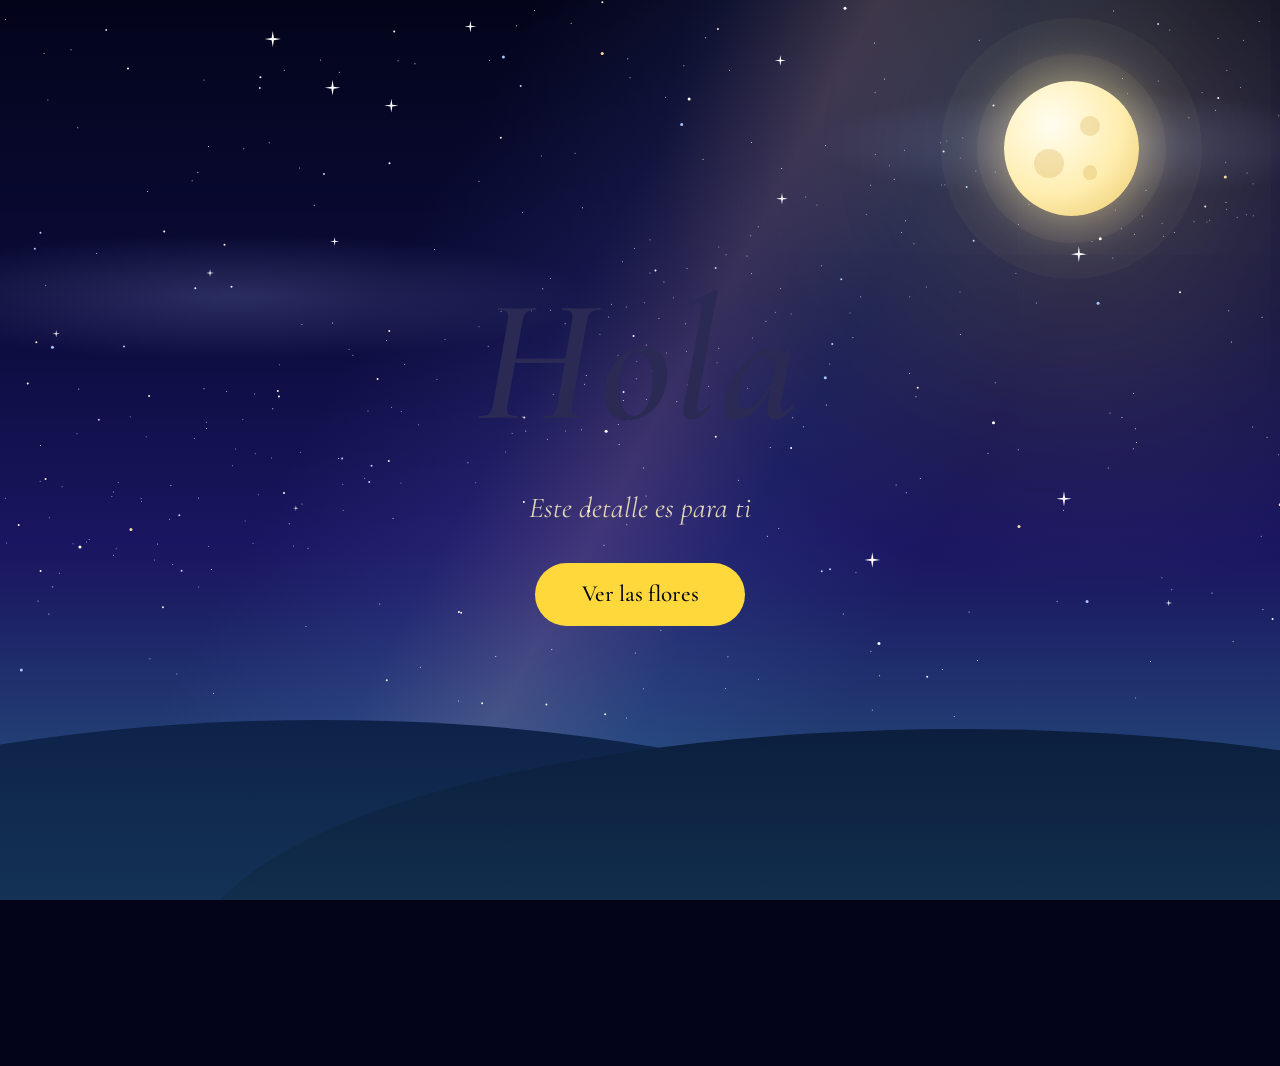
==== commit 165d1ed5: "Cambia la dedicatoria" ====
--- a/index.html
+++ b/index.html
@@ -340,7 +340,7 @@
     </div>
   </main>
 
-  <p id="dedicatoria">Estas flores amarillas son un reflejo de la alegría que traes a mi vida. Gracias por iluminar mis días con tu presencia.</p>
+  <p id="dedicatoria">Cada flor de este jardín es un motivo por el que me alegra tenerte en mi vida. Y ninguna brilla tanto como tú.</p>
   <p id="letra" aria-live="polite"></p>
 
   <section id="portada">
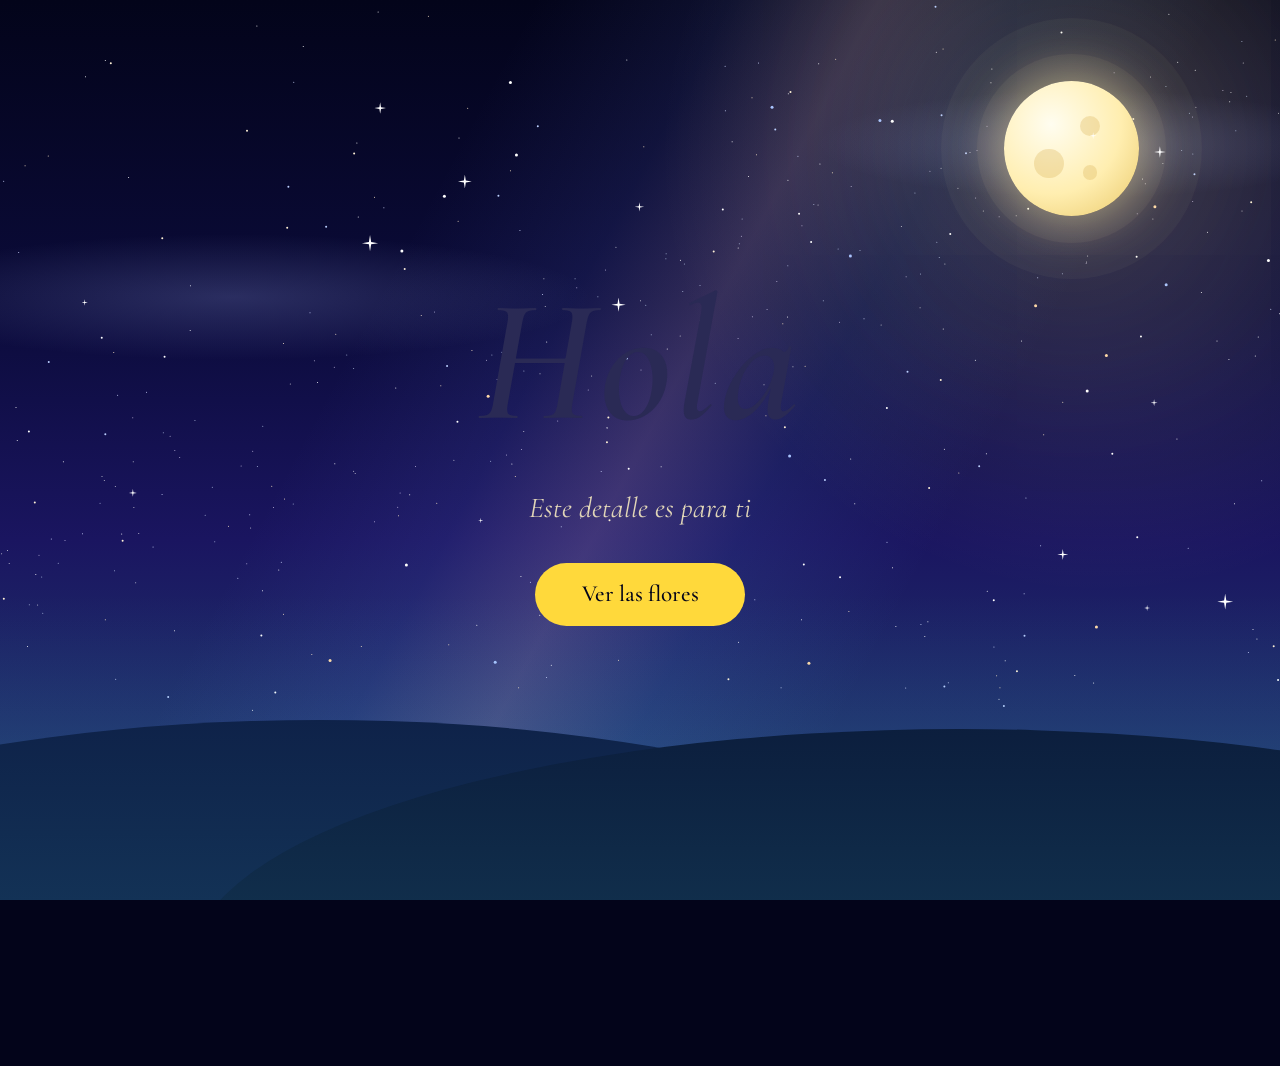
==== commit 68a0983e: "Agrega mariposas amarillas que sueltan polvo dorado" ====
--- a/index.html
+++ b/index.html
@@ -27,6 +27,7 @@
     <div class="bruma"></div>
   </div>
   <div id="particulas"></div>
+  <div id="mariposas"></div>
 
   <main id="jardin" class="quieto">
     <div class="flowers">
--- a/css/noche.css
+++ b/css/noche.css
@@ -545,3 +545,53 @@
     animation: none;
   }
 }
+
+#mariposas {
+  position: fixed;
+  inset: 0;
+  z-index: 125;
+  overflow: hidden;
+  pointer-events: none;
+  opacity: 0;
+  transition: opacity 4s 6s ease;
+}
+.abierto #mariposas {
+  opacity: 1;
+}
+.mariposa {
+  position: absolute;
+  left: 0;
+  top: 0;
+  width: calc(var(--s) * 10vmin);
+  aspect-ratio: 5 / 4;
+  margin: calc(var(--s) * -4vmin) 0 0 calc(var(--s) * -5vmin);
+  will-change: transform;
+}
+.mariposa svg {
+  display: block;
+  width: 100%;
+  height: 100%;
+  overflow: visible;
+}
+.mariposa .ala {
+  transform-origin: 0 0;
+  animation: aleteo var(--aleteo) ease-in-out infinite alternate;
+}
+.polvo {
+  position: absolute;
+  width: calc(var(--s) * 1.8vmin);
+  aspect-ratio: 1;
+  margin: calc(var(--s) * -0.9vmin) 0 0 calc(var(--s) * -0.9vmin);
+  border-radius: 50%;
+  background: radial-gradient(circle, #fffbe0 0 30%, var(--c) 50%, transparent 74%);
+  animation: cae-polvo 2.3s ease-out forwards;
+}
+
+@keyframes aleteo {
+  from { transform: scaleX(1); }
+  to { transform: scaleX(0.18); }
+}
+@keyframes cae-polvo {
+  from { translate: 0 0; scale: 1; opacity: 1; }
+  to { translate: var(--dx) 8vmin; scale: 0.3; opacity: 0; }
+}
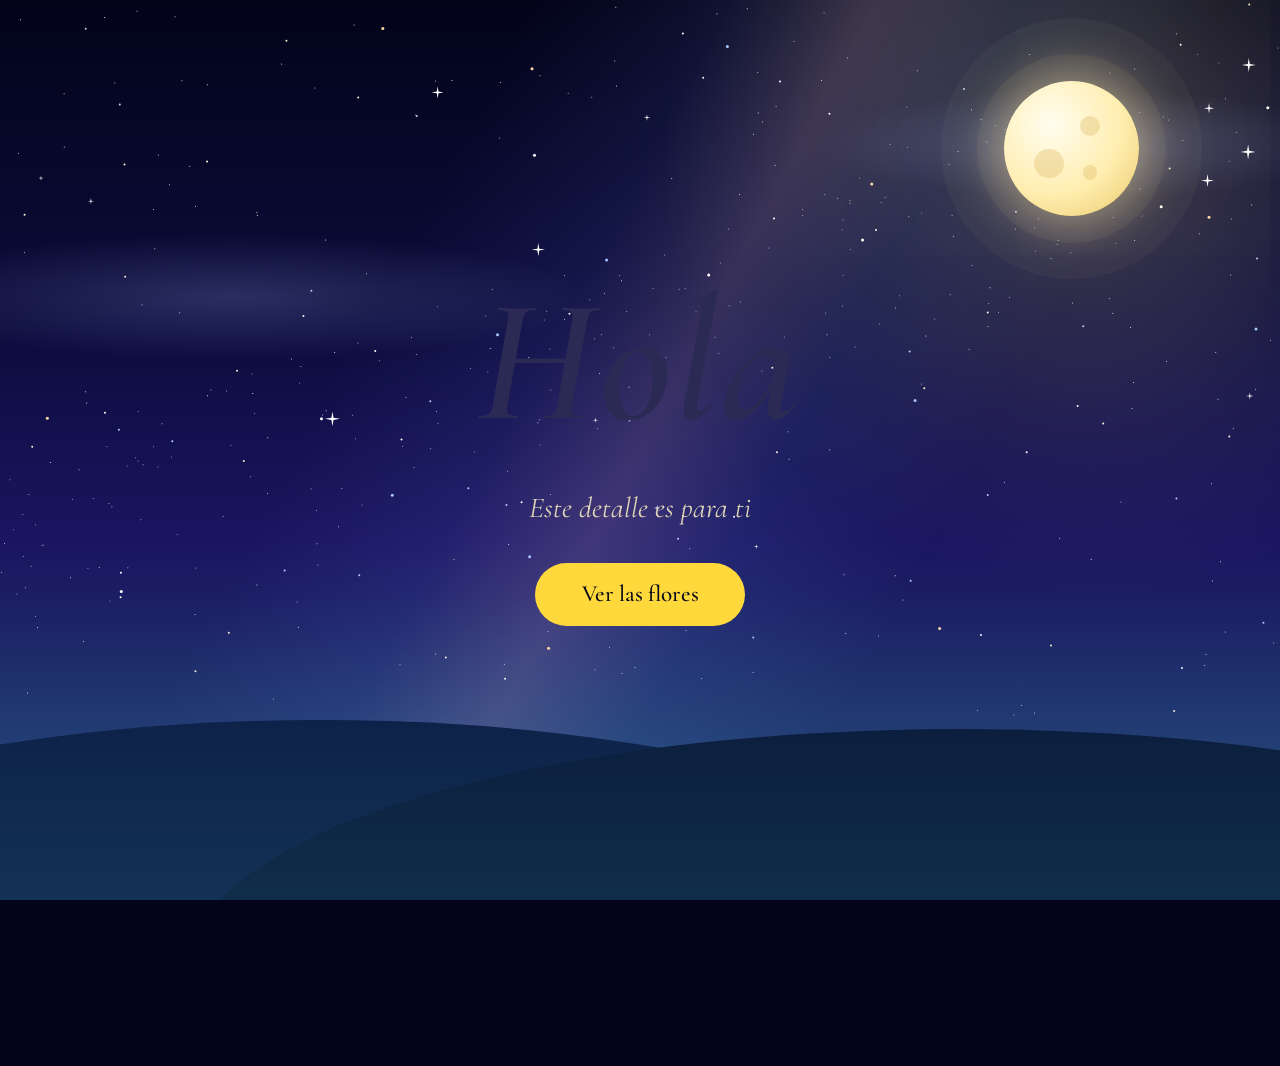
==== commit 71b0717a: "La canción y la letra se repiten al terminar" ====
--- a/index.html
+++ b/index.html
@@ -354,7 +354,7 @@
     <button id="pantalla" hidden>Pantalla completa</button>
     <button id="sonido" hidden>Silenciar</button>
   </div>
-  <audio id="cancion" src="sound/timo-quiero-saber.mp3" preload="auto"></audio>
+  <audio id="cancion" src="sound/timo-quiero-saber.mp3" preload="auto" loop></audio>
 
   <script src="flores.js"></script>
   <script src="anim.js"></script>
